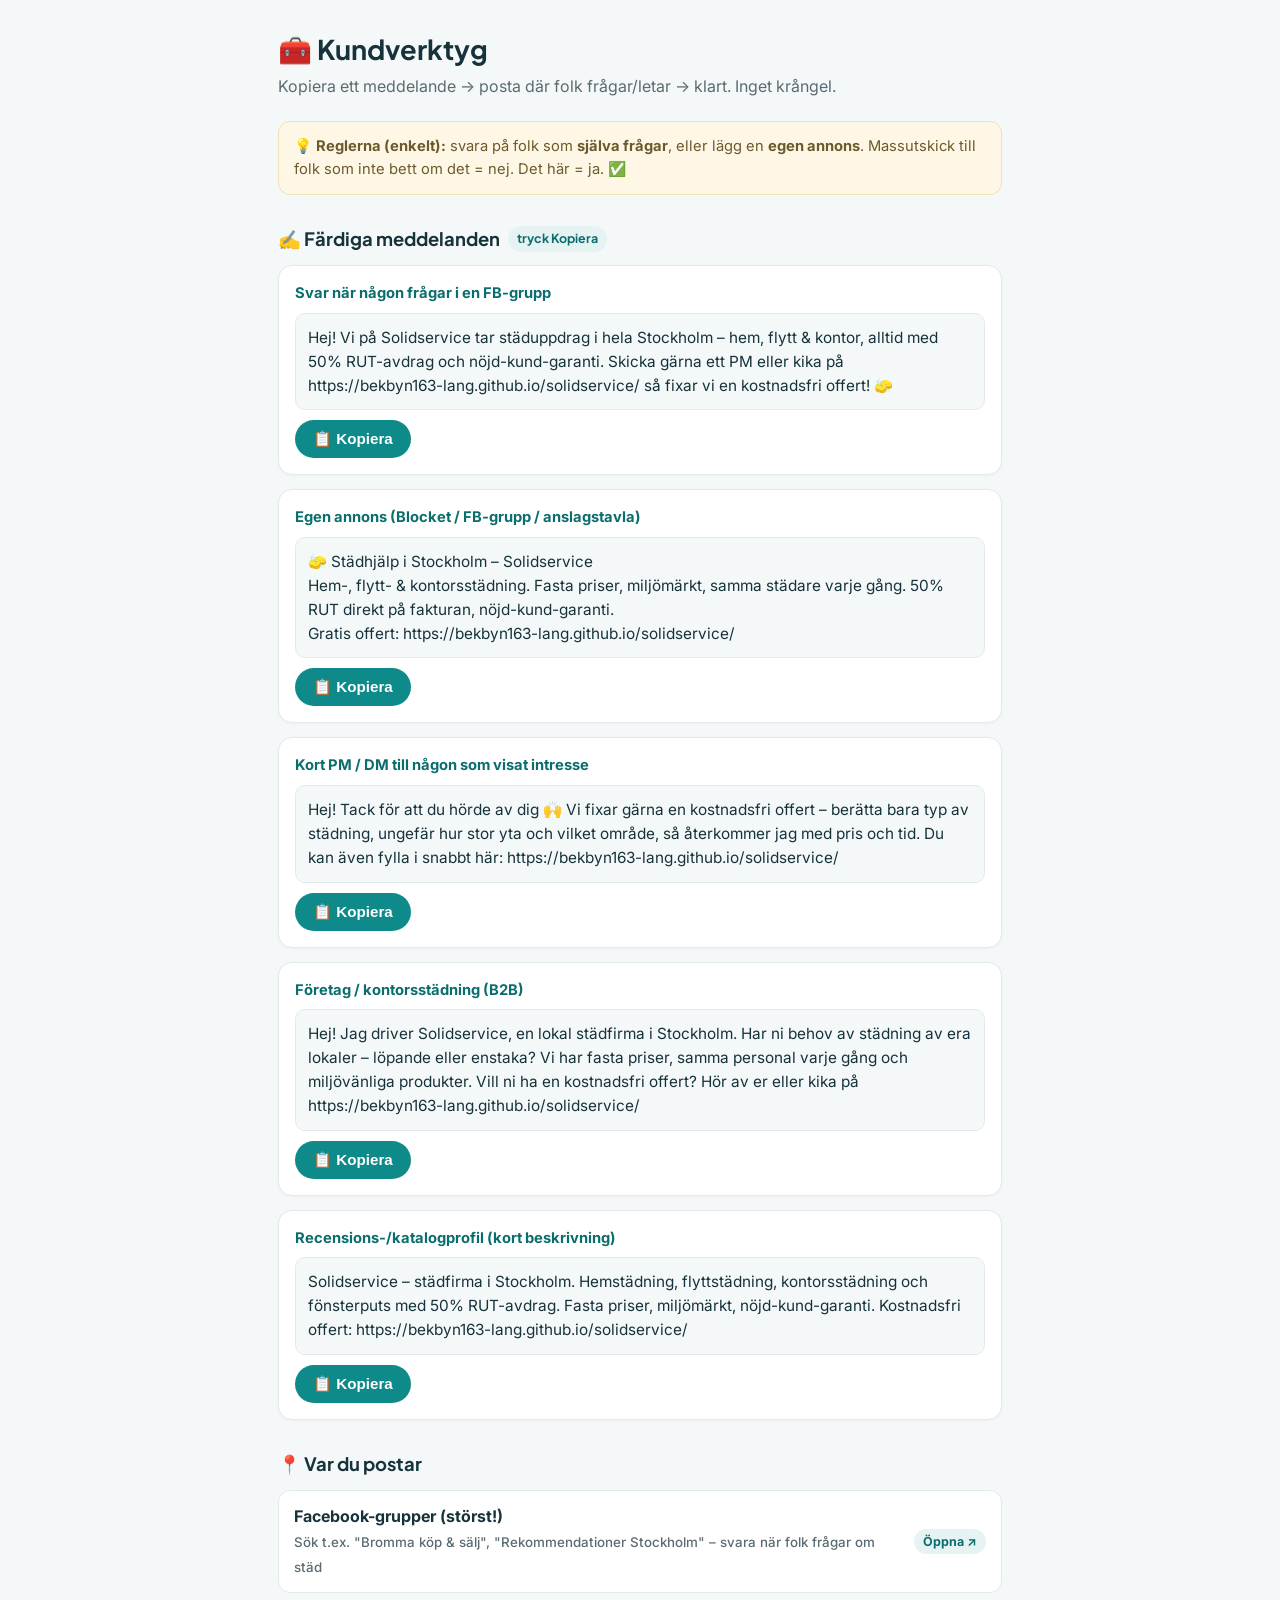
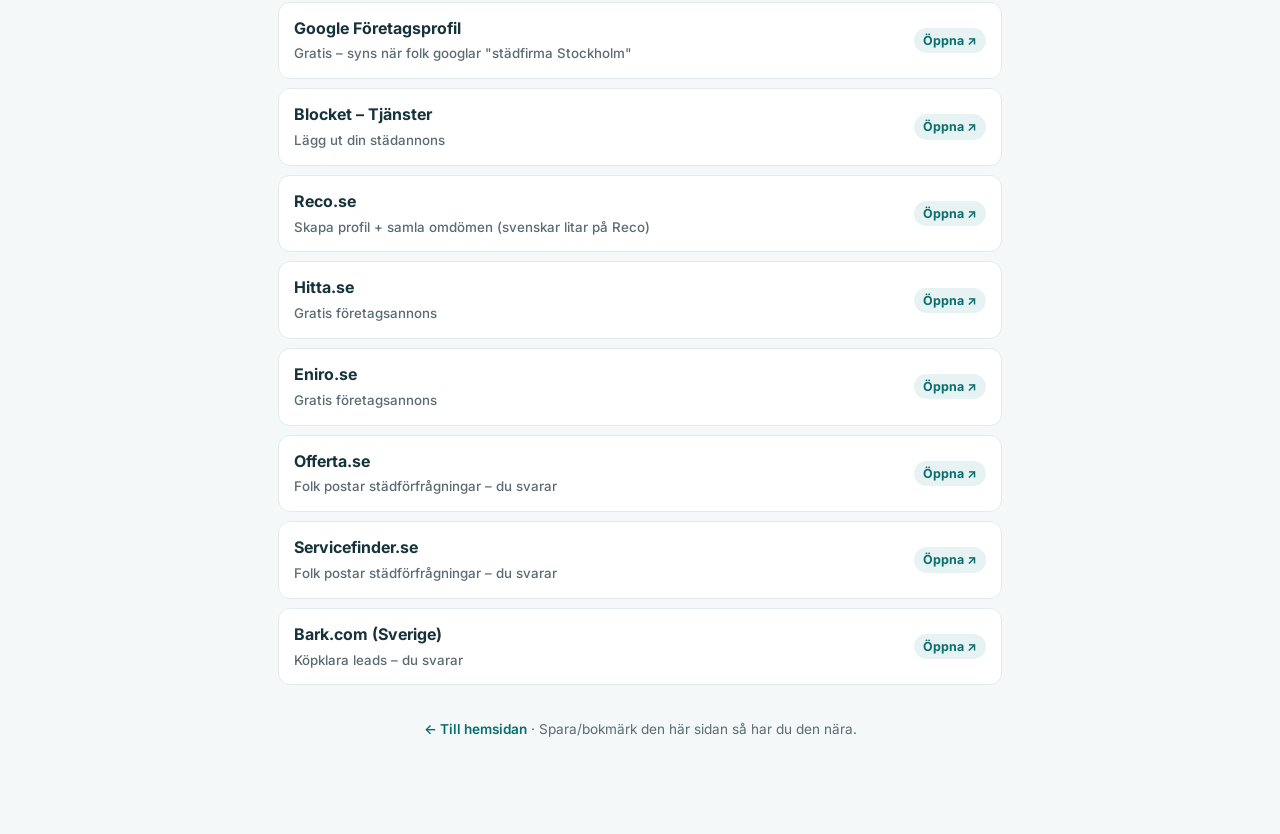
==== verktyg.html @ 06d6596f "Kundverktyg: sida med fardiga meddelanden (med lank) + kopiera-knapp + var man postar - self-serve, " ====
<!DOCTYPE html>
<html lang="sv">
<head>
  <meta charset="UTF-8" />
  <meta name="viewport" content="width=device-width, initial-scale=1.0" />
  <meta name="robots" content="noindex" />
  <title>Kundverktyg – Solidservice</title>
  <link href="https://fonts.googleapis.com/css2?family=Inter:wght@400;500;600;700;800&family=Plus+Jakarta+Sans:wght@600;700;800&display=swap" rel="stylesheet" />
  <style>
    :root{ --teal:#0f8a8a; --teal-d:#0b6d6d; --ink:#16323a; --muted:#5b6b73; --line:#e3eaec; --bg:#f4f8f8; }
    *{box-sizing:border-box}
    body{margin:0;font-family:Inter,system-ui,sans-serif;color:var(--ink);background:var(--bg);line-height:1.55}
    .wrap{max-width:760px;margin:0 auto;padding:28px 18px 80px}
    h1{font-family:'Plus Jakarta Sans',sans-serif;font-size:1.7rem;margin:0 0 4px}
    .sub{color:var(--muted);margin:0 0 22px}
    h2{font-family:'Plus Jakarta Sans',sans-serif;font-size:1.15rem;margin:30px 0 12px;display:flex;align-items:center;gap:8px}
    .card{background:#fff;border:1px solid var(--line);border-radius:14px;padding:16px;margin-bottom:14px;box-shadow:0 1px 3px rgba(0,0,0,.03)}
    .card .label{font-weight:700;font-size:.92rem;color:var(--teal-d);margin-bottom:8px}
    .msg{white-space:pre-wrap;background:var(--bg);border:1px solid var(--line);border-radius:10px;padding:12px;font-size:.96rem}
    .copy{margin-top:10px;border:0;background:var(--teal);color:#fff;font-weight:700;font-size:.95rem;padding:10px 18px;border-radius:999px;cursor:pointer;transition:.15s}
    .copy:hover{background:var(--teal-d)}
    .copy.ok{background:#188a4a}
    .places a{display:flex;justify-content:space-between;align-items:center;gap:10px;background:#fff;border:1px solid var(--line);border-radius:12px;padding:13px 15px;margin-bottom:9px;text-decoration:none;color:var(--ink);font-weight:600}
    .places a:hover{border-color:var(--teal)}
    .places small{color:var(--muted);font-weight:500}
    .pill{font-size:.78rem;background:#e7f3f3;color:var(--teal-d);padding:3px 9px;border-radius:999px;font-weight:700;white-space:nowrap}
    .tip{background:#fff7e6;border:1px solid #f3e2b8;border-radius:12px;padding:13px 15px;color:#6b5a2c;font-size:.92rem;margin-bottom:8px}
    .foot{color:var(--muted);font-size:.85rem;margin-top:34px;text-align:center}
    a.home{color:var(--teal-d);font-weight:600;text-decoration:none}
  </style>
</head>
<body>
  <div class="wrap">
    <h1>🧰 Kundverktyg</h1>
    <p class="sub">Kopiera ett meddelande → posta där folk frågar/letar → klart. Inget krångel.</p>
    <div class="tip">💡 <b>Reglerna (enkelt):</b> svara på folk som <b>själva frågar</b>, eller lägg en <b>egen annons</b>. Massutskick till folk som inte bett om det = nej. Det här = ja. ✅</div>

    <h2>✍️ Färdiga meddelanden <span class="pill">tryck Kopiera</span></h2>
    <div id="messages"></div>

    <h2>📍 Var du postar</h2>
    <div class="places" id="places"></div>

    <p class="foot"><a class="home" href="index.html">← Till hemsidan</a> · Spara/bokmärk den här sidan så har du den nära.</p>
  </div>

  <script>
    // Byt bara denna rad nar ni far en renare lank (t.ex. solidservice.pages.dev / solidservice.se)
    const LINK = "https://bekbyn163-lang.github.io/solidservice/";

    const messages = [
      { label: "Svar när någon frågar i en FB-grupp",
        text: `Hej! Vi på Solidservice tar städuppdrag i hela Stockholm – hem, flytt & kontor, alltid med 50% RUT-avdrag och nöjd-kund-garanti. Skicka gärna ett PM eller kika på ${LINK} så fixar vi en kostnadsfri offert! 🧽` },
      { label: "Egen annons (Blocket / FB-grupp / anslagstavla)",
        text: `🧽 Städhjälp i Stockholm – Solidservice\nHem-, flytt- & kontorsstädning. Fasta priser, miljömärkt, samma städare varje gång. 50% RUT direkt på fakturan, nöjd-kund-garanti.\nGratis offert: ${LINK}` },
      { label: "Kort PM / DM till någon som visat intresse",
        text: `Hej! Tack för att du hörde av dig 🙌 Vi fixar gärna en kostnadsfri offert – berätta bara typ av städning, ungefär hur stor yta och vilket område, så återkommer jag med pris och tid. Du kan även fylla i snabbt här: ${LINK}` },
      { label: "Företag / kontorsstädning (B2B)",
        text: `Hej! Jag driver Solidservice, en lokal städfirma i Stockholm. Har ni behov av städning av era lokaler – löpande eller enstaka? Vi har fasta priser, samma personal varje gång och miljövänliga produkter. Vill ni ha en kostnadsfri offert? Hör av er eller kika på ${LINK}` },
      { label: "Recensions-/katalogprofil (kort beskrivning)",
        text: `Solidservice – städfirma i Stockholm. Hemstädning, flyttstädning, kontorsstädning och fönsterputs med 50% RUT-avdrag. Fasta priser, miljömärkt, nöjd-kund-garanti. Kostnadsfri offert: ${LINK}` },
    ];

    const places = [
      { name: "Facebook-grupper (störst!)", note: "Sök t.ex. \"Bromma köp & sälj\", \"Rekommendationer Stockholm\" – svara när folk frågar om städ", url: "https://www.facebook.com/search/groups/?q=rekommendationer%20stockholm" },
      { name: "Google Företagsprofil", note: "Gratis – syns när folk googlar \"städfirma Stockholm\"", url: "https://www.google.com/business/" },
      { name: "Blocket – Tjänster", note: "Lägg ut din städannons", url: "https://www.blocket.se/" },
      { name: "Reco.se", note: "Skapa profil + samla omdömen (svenskar litar på Reco)", url: "https://www.reco.se/" },
      { name: "Hitta.se", note: "Gratis företagsannons", url: "https://www.hitta.se/" },
      { name: "Eniro.se", note: "Gratis företagsannons", url: "https://www.eniro.se/" },
      { name: "Offerta.se", note: "Folk postar städförfrågningar – du svarar", url: "https://www.offerta.se/" },
      { name: "Servicefinder.se", note: "Folk postar städförfrågningar – du svarar", url: "https://www.servicefinder.se/" },
      { name: "Bark.com (Sverige)", note: "Köpklara leads – du svarar", url: "https://www.bark.com/sv/se/" },
    ];

    const mWrap = document.getElementById('messages');
    messages.forEach(m => {
      const c = document.createElement('div'); c.className = 'card';
      c.innerHTML = `<div class="label">${m.label}</div><div class="msg"></div><button class="copy">📋 Kopiera</button>`;
      c.querySelector('.msg').textContent = m.text;
      const btn = c.querySelector('.copy');
      btn.addEventListener('click', async () => {
        try { await navigator.clipboard.writeText(m.text); } catch(e){
          const r=document.createRange(); r.selectNode(c.querySelector('.msg')); getSelection().removeAllRanges(); getSelection().addRange(r); document.execCommand('copy'); getSelection().removeAllRanges();
        }
        btn.textContent = '✅ Kopierat!'; btn.classList.add('ok');
        setTimeout(()=>{ btn.textContent='📋 Kopiera'; btn.classList.remove('ok'); }, 1800);
      });
      mWrap.appendChild(c);
    });

    const pWrap = document.getElementById('places');
    places.forEach(p => {
      const a = document.createElement('a'); a.href = p.url; a.target = '_blank'; a.rel='noopener';
      a.innerHTML = `<span><b>${p.name}</b><br><small>${p.note}</small></span><span class="pill">Öppna ↗</span>`;
      pWrap.appendChild(a);
    });
  </script>
</body>
</html>
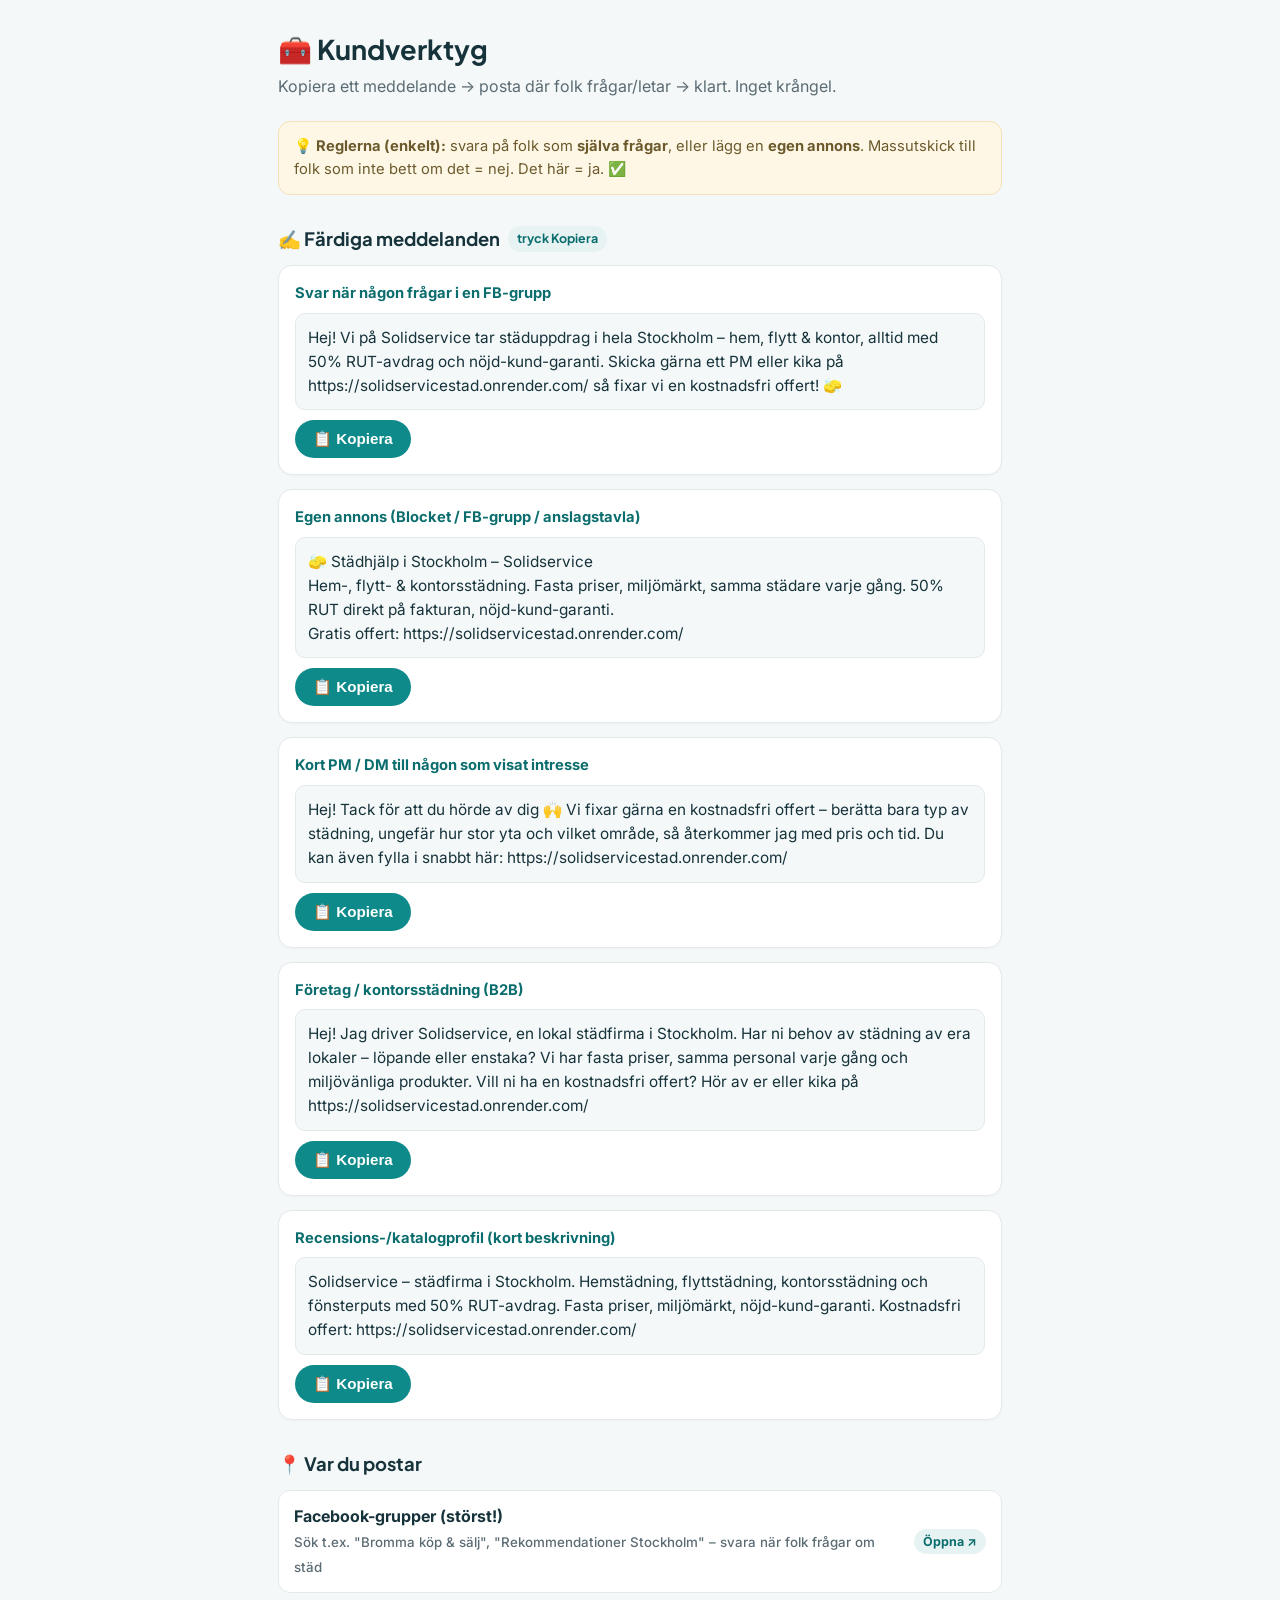
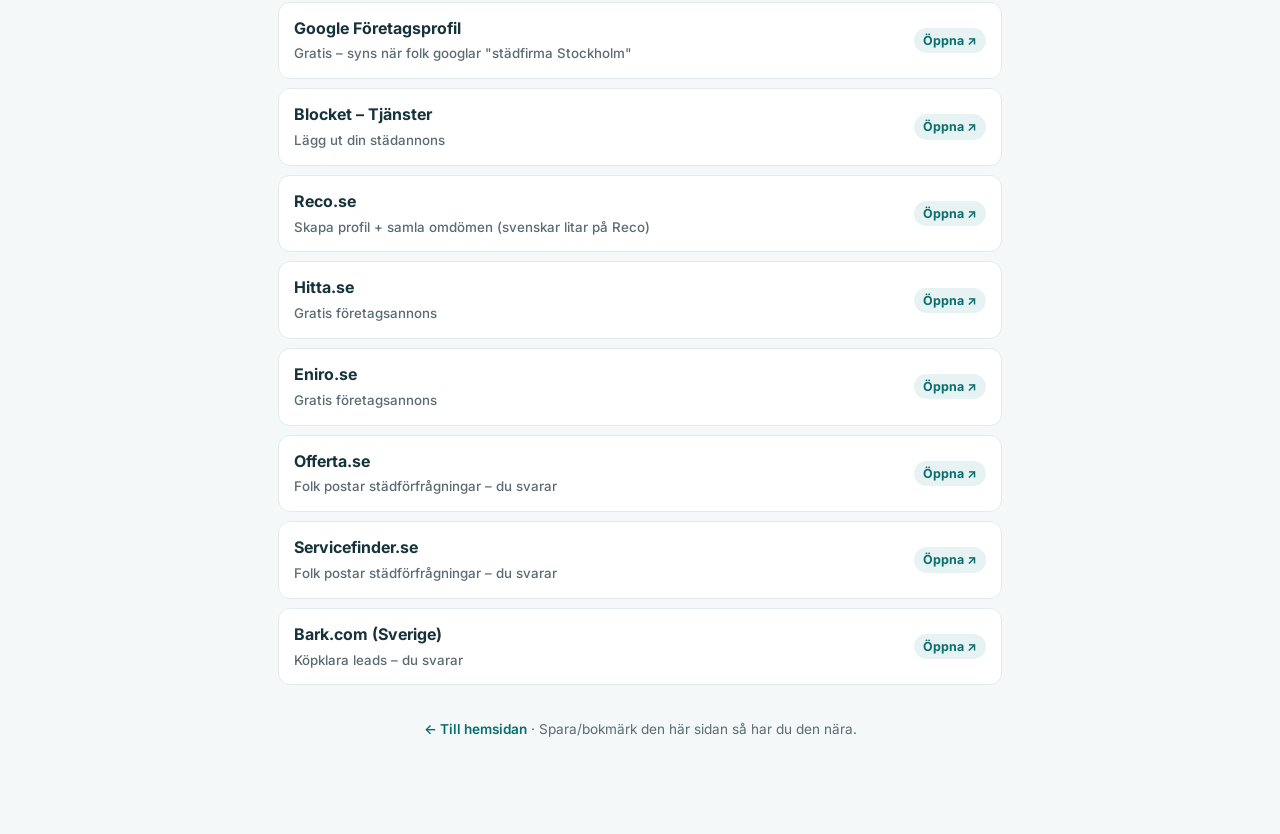
==== commit 11bae0d3: "Byt alla lankar till rena solidservicestad.onrender.com (bort med bekbyn163)" ====
--- a/verktyg.html
+++ b/verktyg.html
@@ -46,7 +46,7 @@
 
   <script>
     // Byt bara denna rad nar ni far en renare lank (t.ex. solidservice.pages.dev / solidservice.se)
-    const LINK = "https://bekbyn163-lang.github.io/solidservice/";
+    const LINK = "https://solidservicestad.onrender.com/";
 
     const messages = [
       { label: "Svar när någon frågar i en FB-grupp",
